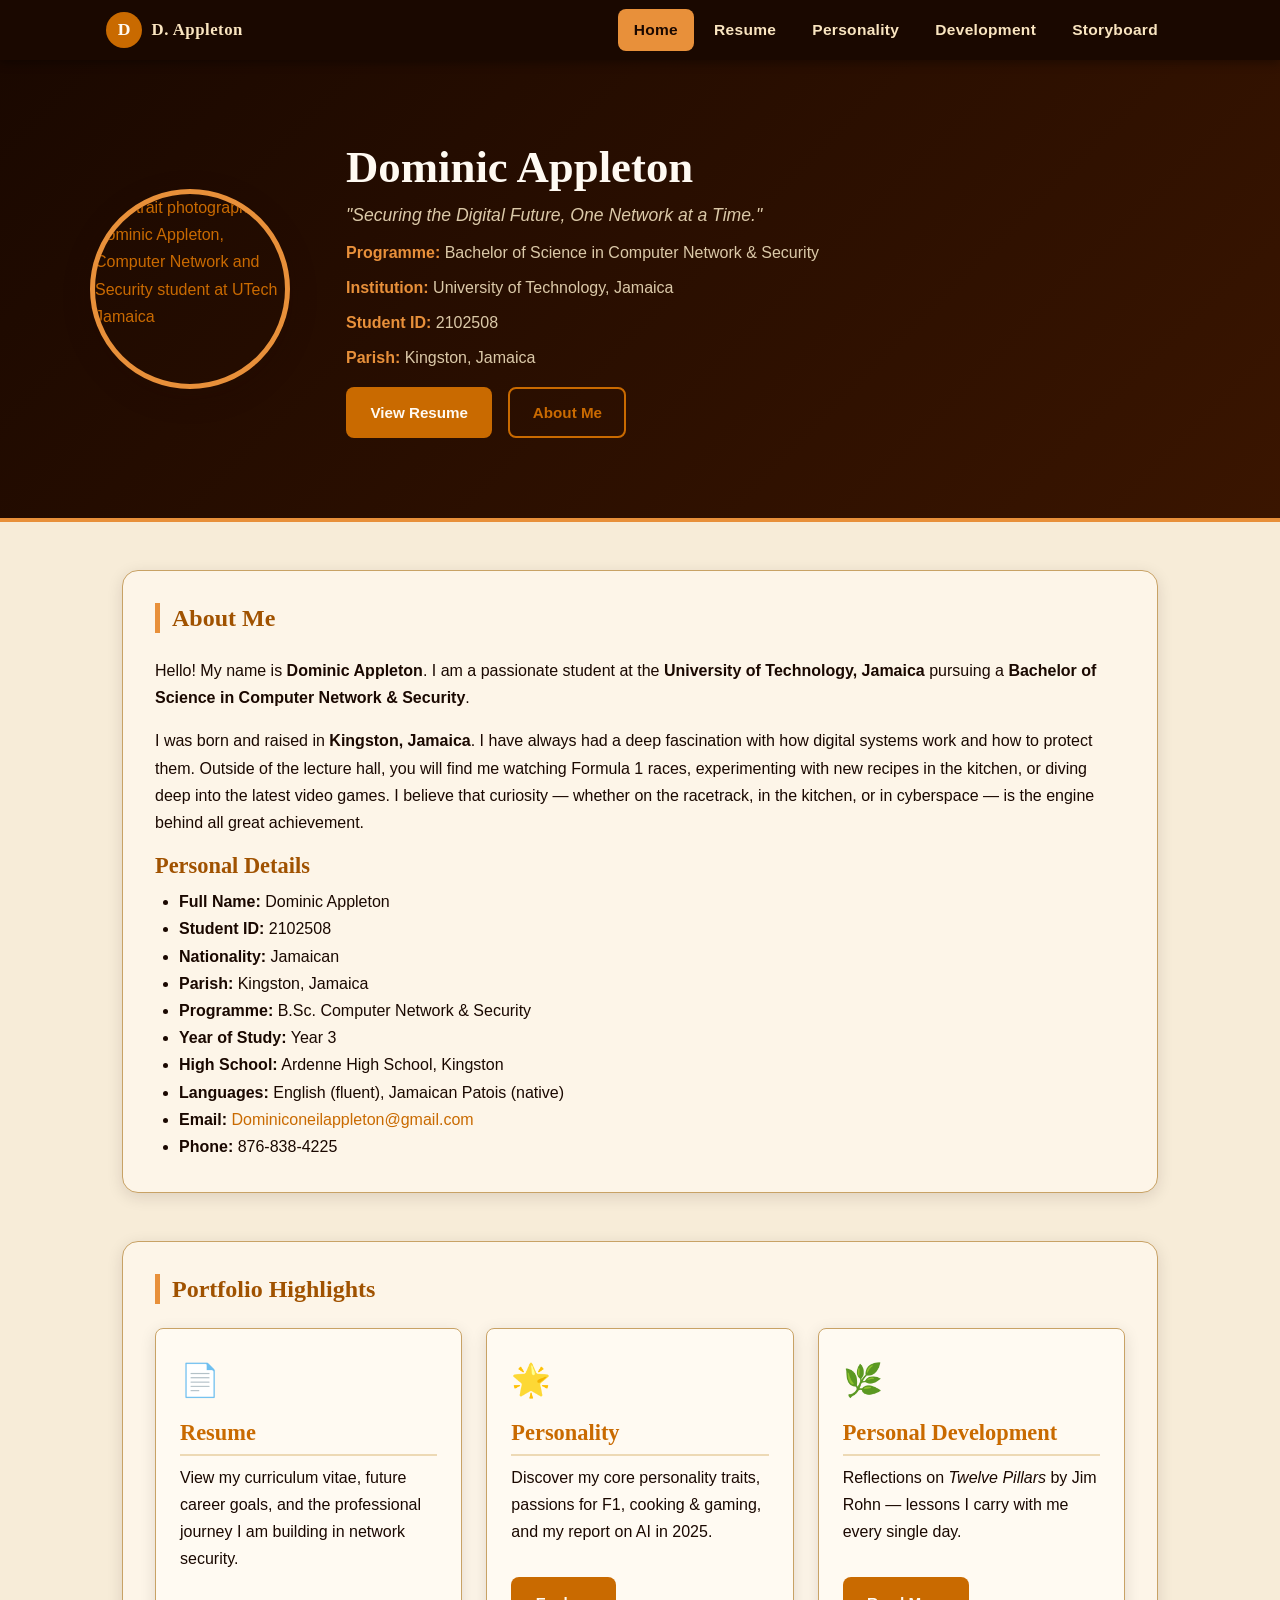
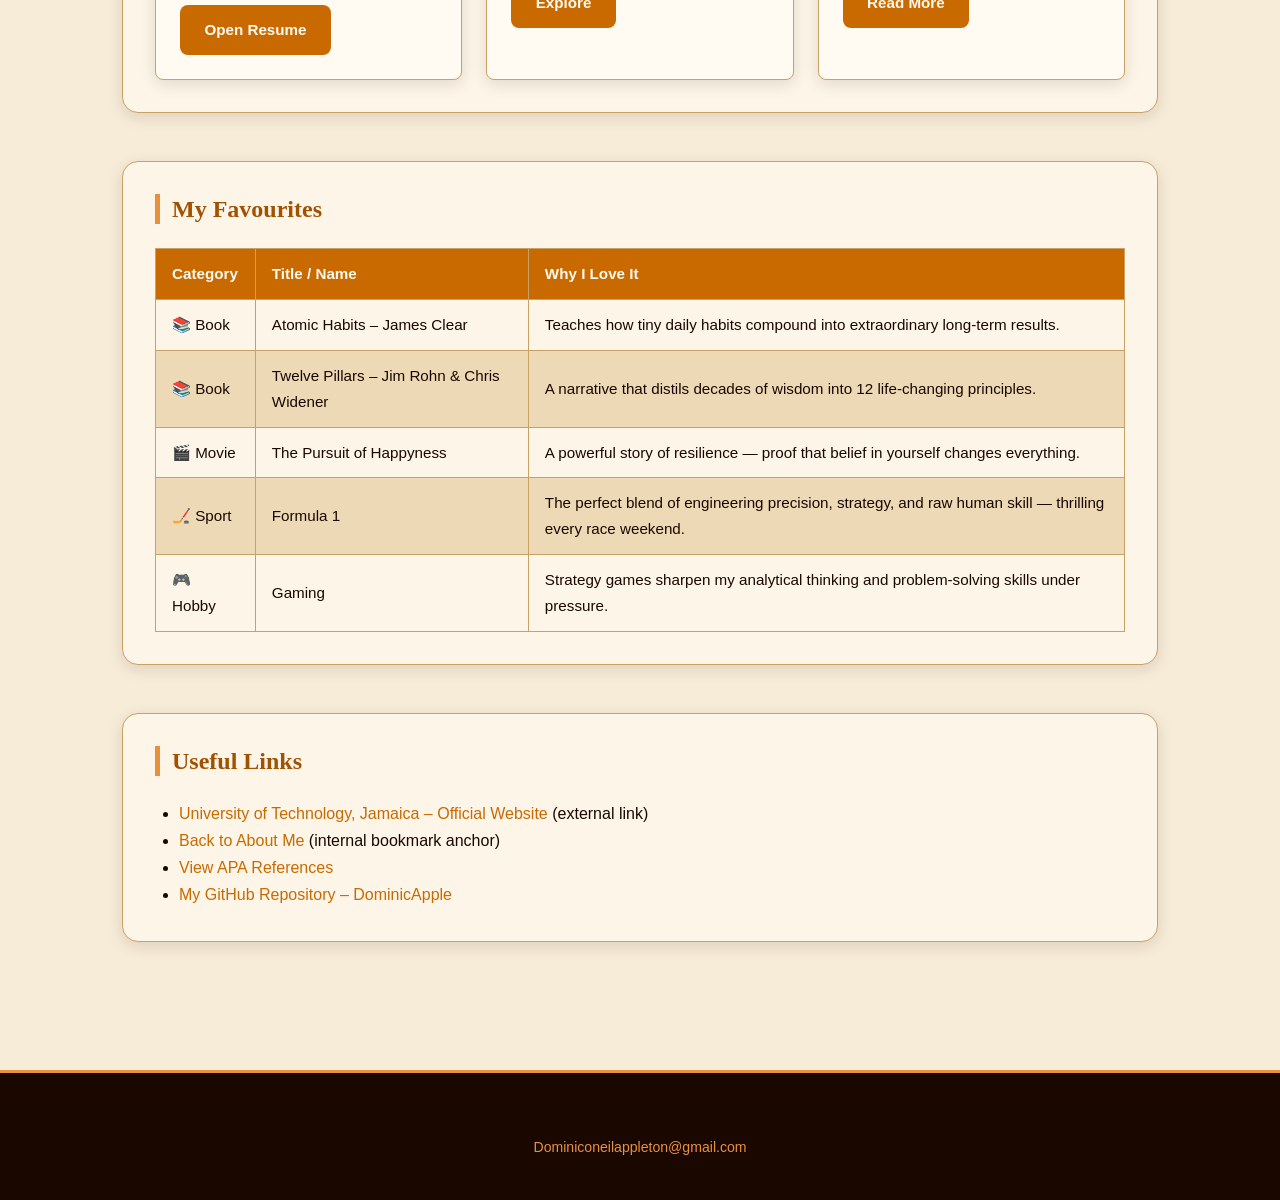
==== 2102508_IA1_S2AY26/Codes/index.html @ 962fe720 "Initial commit – CIT2011 IA1 portfolio (Dominic Appleton) All five pages: index, resume, personality" ====
<!DOCTYPE html>
<html lang="en">
<head>
  <meta charset="UTF-8" />
  <meta name="viewport" content="width=device-width, initial-scale=1.0" />
  <meta name="description" content="Portfolio of Dominic Appleton – CIT2011 Individual Assignment #1" />
  <title>Dominic Appleton | Portfolio</title>
  <link rel="stylesheet" href="../style.css" />
</head>
<body>

  <!-- ── Navigation ──────────────────────────────────────── -->
  <nav id="main-nav" aria-label="Main Navigation">
    <div class="nav-inner">
      <a href="index.html" class="nav-logo">
        <div class="logo-icon">D</div>
        <span class="logo-text">D. Appleton</span>
      </a>
      <ul class="nav-links">
        <li><a href="index.html" class="active">Home</a></li>
        <li><a href="resume.html">Resume</a></li>
        <li><a href="personality.html">Personality</a></li>
        <li><a href="development.html">Development</a></li>
        <li><a href="storyboard.html">Storyboard</a></li>
      </ul>
    </div>
  </nav>

  <!-- ── Hero ────────────────────────────────────────────── -->
  <header id="hero">
    <div class="hero-inner">
      <div class="hero-image-wrap">
        <!-- Profile image links to local mail client (mailto) -->
        <a href="mailto:Dominiconeilappleton@gmail.com" title="Send Dominic an email">
          <img
            src="../Assets/profile.jpg"
            alt="Portrait photograph of Dominic Appleton, Computer Network and Security student at UTech Jamaica"
            class="profile-img"
          />
        </a>
      </div>
      <div class="hero-text fade-in">
        <h1>Dominic Appleton</h1>
        <p class="hero-tagline">"Securing the Digital Future, One Network at a Time."</p>
        <p><strong>Programme:</strong> Bachelor of Science in Computer Network &amp; Security</p>
        <p><strong>Institution:</strong> University of Technology, Jamaica</p>
        <p><strong>Student ID:</strong> 2102508</p>
        <p><strong>Parish:</strong> Kingston, Jamaica</p>
        <div class="flex-gap mt-2">
          <a href="resume.html" class="btn">View Resume</a>
          <a href="#about" class="btn btn-outline">About Me</a>
        </div>
      </div>
    </div>
  </header>

  <!-- ── Main Content ─────────────────────────────────────── -->
  <main class="page-wrapper">

    <!-- About / Demographic Section -->
    <section id="about" aria-labelledby="about-heading">
      <h2 class="section-title" id="about-heading">About Me</h2>
      <p>
        Hello! My name is <strong>Dominic Appleton</strong>. I am a passionate student
        at the <strong>University of Technology, Jamaica</strong> pursuing a
        <strong>Bachelor of Science in Computer Network &amp; Security</strong>.
      </p>
      <p>
        I was born and raised in <strong>Kingston, Jamaica</strong>. I have always had a
        deep fascination with how digital systems work and how to protect them. Outside
        of the lecture hall, you will find me watching Formula 1 races, experimenting
        with new recipes in the kitchen, or diving deep into the latest video games. I
        believe that curiosity — whether on the racetrack, in the kitchen, or in
        cyberspace — is the engine behind all great achievement.
      </p>

      <!-- Demographic Details -->
      <article id="demographics">
        <h3>Personal Details</h3>
        <ul>
          <li><strong>Full Name:</strong> Dominic Appleton</li>
          <li><strong>Student ID:</strong> 2102508</li>
          <li><strong>Nationality:</strong> Jamaican</li>
          <li><strong>Parish:</strong> Kingston, Jamaica</li>
          <li><strong>Programme:</strong> B.Sc. Computer Network &amp; Security</li>
          <li><strong>Year of Study:</strong> Year 3</li>
          <li><strong>High School:</strong> Ardenne High School, Kingston</li>
          <li><strong>Languages:</strong> English (fluent), Jamaican Patois (native)</li>
          <li><strong>Email:</strong> <a href="mailto:Dominiconeilappleton@gmail.com">Dominiconeilappleton@gmail.com</a></li>
          <li><strong>Phone:</strong> 876-838-4225</li>
        </ul>
      </article>
    </section>

    <!-- Highlights / Quick Links -->
    <section aria-labelledby="highlights-heading">
      <h2 class="section-title" id="highlights-heading">Portfolio Highlights</h2>
      <div class="card-grid">

        <div class="card fade-in">
          <span class="card-icon" role="img" aria-label="Resume">&#128196;</span>
          <h3>Resume</h3>
          <p>View my curriculum vitae, future career goals, and the professional journey I am building in network security.</p>
          <a href="resume.html" class="btn mt-2">Open Resume</a>
        </div>

        <div class="card fade-in">
          <span class="card-icon" role="img" aria-label="Personality">&#127775;</span>
          <h3>Personality</h3>
          <p>Discover my core personality traits, passions for F1, cooking &amp; gaming, and my report on AI in 2025.</p>
          <a href="personality.html" class="btn mt-2">Explore</a>
        </div>

        <div class="card fade-in">
          <span class="card-icon" role="img" aria-label="Growth">&#127807;</span>
          <h3>Personal Development</h3>
          <p>Reflections on <em>Twelve Pillars</em> by Jim Rohn — lessons I carry with me every single day.</p>
          <a href="development.html" class="btn mt-2">Read More</a>
        </div>

      </div>
    </section>

    <!-- Favourite Things Table -->
    <section aria-labelledby="favourites-heading">
      <h2 class="section-title" id="favourites-heading">My Favourites</h2>
      <table class="styled-table" aria-label="Table of favourite books, movies, and things">
        <thead>
          <tr>
            <th>Category</th>
            <th>Title / Name</th>
            <th>Why I Love It</th>
          </tr>
        </thead>
        <tbody>
          <tr>
            <td>&#128218; Book</td>
            <td>Atomic Habits – James Clear</td>
            <td>Teaches how tiny daily habits compound into extraordinary long-term results.</td>
          </tr>
          <tr>
            <td>&#128218; Book</td>
            <td>Twelve Pillars – Jim Rohn &amp; Chris Widener</td>
            <td>A narrative that distils decades of wisdom into 12 life-changing principles.</td>
          </tr>
          <tr>
            <td>&#127916; Movie</td>
            <td>The Pursuit of Happyness</td>
            <td>A powerful story of resilience — proof that belief in yourself changes everything.</td>
          </tr>
          <tr>
            <td>&#127954; Sport</td>
            <td>Formula 1</td>
            <td>The perfect blend of engineering precision, strategy, and raw human skill — thrilling every race weekend.</td>
          </tr>
          <tr>
            <td>&#127918; Hobby</td>
            <td>Gaming</td>
            <td>Strategy games sharpen my analytical thinking and problem-solving skills under pressure.</td>
          </tr>
        </tbody>
      </table>
    </section>

    <!-- External Link & Bookmark section -->
    <section aria-labelledby="links-heading">
      <h2 class="section-title" id="links-heading">Useful Links</h2>
      <ul>
        <li>
          <a href="https://www.utech.edu.jm" target="_blank" rel="noopener noreferrer">
            University of Technology, Jamaica – Official Website
          </a>
          (external link)
        </li>
        <li><a href="#about">Back to About Me</a> (internal bookmark anchor)</li>
        <li><a href="storyboard.html#references">View APA References</a></li>
        <li>
          <a href="https://github.com/DominicApple/Web-programming-IA" target="_blank" rel="noopener noreferrer">
            My GitHub Repository – DominicApple
          </a>
        </li>
      </ul>
    </section>

  </main>

  <!-- ── Footer ───────────────────────────────────────────── -->
  <footer>
    <p>
      &copy; 2026 <strong>Dominic Appleton</strong> &mdash; CIT2011 Individual Assignment #1
      &mdash; University of Technology, Jamaica
    </p>
    <p style="margin-top:0.4rem;">
      <a href="mailto:Dominiconeilappleton@gmail.com">Dominiconeilappleton@gmail.com</a>
    </p>
  </footer>

</body>
</html>
---- 2102508_IA1_S2AY26/style.css ----
/* ============================================================
   Portfolio Website – CIT2011 Individual Assignment #1
   Theme: Beige & Orange
   ============================================================ */

/* ── CSS Custom Properties (Variables) ─────────────────────── */
:root {
  --color-bg:           #F7ECD8;
  --color-bg-card:      #FDF5E8;
  --color-bg-dark:      #EDD9B5;
  --color-primary:      #C96A00;
  --color-primary-dark: #A05200;
  --color-secondary:    #E8903A;
  --color-accent:       #FF8C00;
  --color-text:         #1A0800;
  --color-text-muted:   #4A2800;
  --color-border:       #C8A265;
  --color-white:        #FFFAF2;
  --color-nav-bg:       #1A0800;
  --color-nav-text:     #FAE5C0;

  --font-heading: 'Georgia', 'Times New Roman', serif;
  --font-body:    'Segoe UI', Arial, Helvetica, sans-serif;
  --font-mono:    'Courier New', monospace;

  --radius:       8px;
  --radius-lg:    16px;
  --shadow:       0 4px 16px rgba(30, 10, 0, 0.12);
  --shadow-hover: 0 8px 28px rgba(30, 10, 0, 0.22);

  --max-width:    1100px;
  --gap:          1.5rem;
}

/* ── Reset & Base ───────────────────────────────────────────── */
*, *::before, *::after {
  box-sizing: border-box;
  margin: 0;
  padding: 0;
}

html {
  scroll-behavior: smooth;
  font-size: 16px;
}

body {
  background-color: var(--color-bg);
  color: var(--color-text);
  font-family: var(--font-body);
  line-height: 1.7;
  min-height: 100vh;
}

img {
  max-width: 100%;
  display: block;
}

a {
  color: var(--color-primary);
  text-decoration: none;
  transition: color 0.25s ease;
}

a:hover {
  color: var(--color-accent);
  text-decoration: underline;
}

a:focus {
  outline: 3px solid var(--color-secondary);
  outline-offset: 3px;
  border-radius: 3px;
}

ul, ol {
  padding-left: 1.5rem;
}

/* ── Typography ─────────────────────────────────────────────── */
h1, h2, h3, h4, h5, h6 {
  font-family: var(--font-heading);
  color: var(--color-primary-dark);
  line-height: 1.25;
  margin-bottom: 0.5rem;
}

h1 { font-size: clamp(1.8rem, 5vw, 2.8rem); }
h2 { font-size: clamp(1.4rem, 4vw, 2rem); }
h3 { font-size: clamp(1.1rem, 3vw, 1.4rem); }

p {
  margin-bottom: 1rem;
  color: var(--color-text);
}

/* ── Navigation ─────────────────────────────────────────────── */
#main-nav {
  background-color: var(--color-nav-bg);
  position: sticky;
  top: 0;
  z-index: 100;
  box-shadow: 0 2px 10px rgba(0,0,0,0.4);
}

.nav-inner {
  max-width: var(--max-width);
  margin: 0 auto;
  padding: 0 1rem;
  display: flex;
  align-items: center;
  justify-content: space-between;
  flex-wrap: wrap;
  gap: 0.5rem;
  min-height: 60px;
}

.nav-logo {
  display: flex;
  align-items: center;
  gap: 0.6rem;
  text-decoration: none;
}

.logo-icon {
  width: 36px;
  height: 36px;
  background: var(--color-primary);
  border-radius: 50%;
  display: flex;
  align-items: center;
  justify-content: center;
  font-family: var(--font-heading);
  font-size: 1.1rem;
  font-weight: bold;
  color: var(--color-white);
  flex-shrink: 0;
}

.logo-text {
  font-family: var(--font-heading);
  font-size: 1.05rem;
  color: var(--color-nav-text);
  font-weight: bold;
  letter-spacing: 0.03em;
}

.nav-links {
  list-style: none;
  display: flex;
  flex-wrap: wrap;
  gap: 0.25rem;
  padding: 0;
  margin: 0;
}

.nav-links li a {
  display: block;
  padding: 0.45rem 0.85rem;
  color: var(--color-nav-text);
  border-radius: var(--radius);
  font-size: 0.92rem;
  font-weight: 600;
  letter-spacing: 0.02em;
  transition: background 0.25s ease, color 0.25s ease;
  text-decoration: none;
}

.nav-links li a:hover {
  background-color: var(--color-primary);
  color: var(--color-white);
  text-decoration: none;
}

.nav-links li a.active {
  background-color: var(--color-secondary);
  color: var(--color-nav-bg);
}

/* ── Page Wrapper ───────────────────────────────────────────── */
.page-wrapper {
  max-width: var(--max-width);
  margin: 0 auto;
  padding: 2rem 1rem 4rem;
}

/* ── Hero Section ───────────────────────────────────────────── */
#hero {
  background: linear-gradient(135deg, var(--color-nav-bg) 0%, #3A1500 100%);
  color: var(--color-nav-text);
  padding: 3.5rem 1rem;
  border-bottom: 4px solid var(--color-secondary);
}

.hero-inner {
  max-width: var(--max-width);
  margin: 0 auto;
  display: flex;
  align-items: center;
  gap: 2.5rem;
  flex-wrap: wrap;
}

.hero-image-wrap {
  flex-shrink: 0;
}

.hero-image-wrap a {
  display: block;
}

.profile-img {
  width: 180px;
  height: 180px;
  border-radius: 50%;
  object-fit: cover;
  border: 5px solid var(--color-secondary);
  box-shadow: var(--shadow-hover);
  transition: transform 0.3s ease, box-shadow 0.3s ease;
}

.profile-img:hover {
  transform: scale(1.05);
  box-shadow: 0 0 0 8px rgba(232, 144, 58, 0.35);
}

.hero-text {
  flex: 1;
  min-width: 220px;
}

.hero-text h1 {
  color: var(--color-white);
  margin-bottom: 0.3rem;
}

.hero-tagline {
  color: var(--color-secondary);
  font-size: 1.1rem;
  font-style: italic;
  margin-bottom: 1rem;
}

.hero-text p {
  color: #DBC9A8;
  margin-bottom: 0.5rem;
}

.hero-text strong {
  color: var(--color-secondary);
}

/* ── Section ────────────────────────────────────────────────── */
section {
  margin-bottom: 3rem;
  padding: 2rem;
  background-color: var(--color-bg-card);
  border: 1px solid var(--color-border);
  border-radius: var(--radius-lg);
  box-shadow: var(--shadow);
}

.section-title {
  font-family: var(--font-heading);
  color: var(--color-primary-dark);
  font-size: 1.5rem;
  border-left: 5px solid var(--color-secondary);
  padding-left: 0.75rem;
  margin-bottom: 1.5rem;
}

/* ── Cards ──────────────────────────────────────────────────── */
.card-grid {
  display: grid;
  grid-template-columns: repeat(auto-fit, minmax(240px, 1fr));
  gap: var(--gap);
  margin-top: 1rem;
}

.card {
  background: var(--color-white);
  border: 1px solid var(--color-border);
  border-radius: var(--radius);
  padding: 1.5rem;
  box-shadow: var(--shadow);
  transition: transform 0.3s ease, box-shadow 0.3s ease;
}

.card:hover {
  transform: translateY(-5px);
  box-shadow: var(--shadow-hover);
}

.card h3 {
  color: var(--color-primary);
  margin-bottom: 0.5rem;
  border-bottom: 2px solid var(--color-bg-dark);
  padding-bottom: 0.4rem;
}

.card-icon {
  font-size: 2rem;
  margin-bottom: 0.75rem;
  display: block;
}

/* ── Buttons ────────────────────────────────────────────────── */
.btn {
  display: inline-block;
  padding: 0.65rem 1.4rem;
  background-color: var(--color-primary);
  color: var(--color-white);
  border-radius: var(--radius);
  font-weight: 700;
  font-size: 0.95rem;
  text-decoration: none;
  transition: background 0.25s ease, transform 0.2s ease, box-shadow 0.25s ease;
  border: 2px solid transparent;
  cursor: pointer;
}

.btn:hover {
  background-color: var(--color-primary-dark);
  transform: translateY(-2px);
  box-shadow: 0 6px 18px rgba(160, 82, 0, 0.35);
  text-decoration: none;
  color: var(--color-white);
}

.btn:focus {
  outline: 3px solid var(--color-secondary);
  outline-offset: 3px;
}

.btn-outline {
  background: transparent;
  border: 2px solid var(--color-primary);
  color: var(--color-primary);
}

.btn-outline:hover {
  background: var(--color-primary);
  color: var(--color-white);
}

/* ── Table ──────────────────────────────────────────────────── */
.styled-table {
  width: 100%;
  border-collapse: collapse;
  margin-top: 1rem;
  font-size: 0.95rem;
  overflow-x: auto;
  display: block;
}

.styled-table thead {
  background-color: var(--color-primary);
  color: var(--color-white);
}

.styled-table th,
.styled-table td {
  padding: 0.75rem 1rem;
  border: 1px solid var(--color-border);
  text-align: left;
}

.styled-table tbody tr {
  background-color: var(--color-bg-card);
  transition: background 0.2s ease;
}

.styled-table tbody tr:nth-child(even) {
  background-color: var(--color-bg-dark);
}

.styled-table tbody tr:hover {
  background-color: #F0D8A0;
}

/* ── Badge / Tag ─────────────────────────────────────────────── */
.badge {
  display: inline-block;
  background: var(--color-secondary);
  color: var(--color-nav-bg);
  font-size: 0.78rem;
  font-weight: 700;
  padding: 0.2rem 0.6rem;
  border-radius: 20px;
  margin: 0.2rem 0.2rem 0.2rem 0;
}

/* ── Quote Block ─────────────────────────────────────────────── */
blockquote {
  border-left: 5px solid var(--color-secondary);
  padding: 1rem 1.5rem;
  margin: 1.5rem 0;
  background: var(--color-bg-dark);
  border-radius: 0 var(--radius) var(--radius) 0;
  font-style: italic;
  color: var(--color-text-muted);
}

blockquote cite {
  display: block;
  margin-top: 0.5rem;
  font-style: normal;
  font-weight: 700;
  color: var(--color-primary);
}

/* ── Resume Specific ─────────────────────────────────────────── */
.resume-header {
  text-align: center;
  padding-bottom: 1.5rem;
  border-bottom: 3px solid var(--color-secondary);
  margin-bottom: 2rem;
}

.resume-header h1 {
  font-size: 2rem;
  color: var(--color-primary-dark);
}

.resume-header p {
  color: var(--color-text-muted);
  font-size: 0.95rem;
}

.resume-section {
  margin-bottom: 2rem;
}

.resume-section h3 {
  background: var(--color-primary);
  color: var(--color-white);
  padding: 0.4rem 0.8rem;
  border-radius: var(--radius);
  margin-bottom: 1rem;
  font-size: 1rem;
  letter-spacing: 0.05em;
  text-transform: uppercase;
}

.resume-item {
  padding: 0.75rem 0;
  border-bottom: 1px dashed var(--color-border);
  display: flex;
  justify-content: space-between;
  align-items: flex-start;
  flex-wrap: wrap;
  gap: 0.5rem;
}

.resume-item:last-child {
  border-bottom: none;
}

.resume-item-title {
  font-weight: 700;
  color: var(--color-text);
}

.resume-item-sub {
  color: var(--color-text-muted);
  font-size: 0.9rem;
}

.resume-item-date {
  color: var(--color-primary);
  font-weight: 600;
  font-size: 0.88rem;
  white-space: nowrap;
}

/* ── Chapter Summary ─────────────────────────────────────────── */
.chapter-block {
  background: var(--color-white);
  border-left: 5px solid var(--color-primary);
  border-radius: 0 var(--radius) var(--radius) 0;
  padding: 1.5rem;
  margin-bottom: 1.5rem;
  box-shadow: var(--shadow);
  transition: border-color 0.3s ease;
}

.chapter-block:hover {
  border-color: var(--color-accent);
}

.chapter-number {
  font-family: var(--font-heading);
  color: var(--color-secondary);
  font-size: 0.85rem;
  text-transform: uppercase;
  letter-spacing: 0.1em;
  margin-bottom: 0.25rem;
}

/* ── Storyboard ─────────────────────────────────────────────── */
.color-palette {
  display: flex;
  flex-wrap: wrap;
  gap: 1rem;
  margin-top: 1rem;
}

.color-swatch {
  width: 100px;
  border-radius: var(--radius);
  overflow: hidden;
  box-shadow: var(--shadow);
  text-align: center;
}

.swatch-box {
  height: 70px;
  width: 100%;
}

.swatch-info {
  background: var(--color-white);
  padding: 0.4rem;
  font-size: 0.75rem;
  color: var(--color-text);
  font-family: var(--font-mono);
}

/* ── Footer ─────────────────────────────────────────────────── */
footer {
  background-color: var(--color-nav-bg);
  color: var(--color-nav-text);
  text-align: center;
  padding: 1.5rem 1rem;
  font-size: 0.88rem;
  border-top: 3px solid var(--color-secondary);
}

footer a {
  color: var(--color-secondary);
}

footer a:hover {
  color: var(--color-accent);
}

/* ── Animations ─────────────────────────────────────────────── */
@keyframes fadeInUp {
  from {
    opacity: 0;
    transform: translateY(24px);
  }
  to {
    opacity: 1;
    transform: translateY(0);
  }
}

.fade-in {
  animation: fadeInUp 0.6s ease forwards;
}

@keyframes pulse-border {
  0%, 100% { border-color: var(--color-secondary); }
  50%       { border-color: var(--color-accent); }
}

/* ── Utility ─────────────────────────────────────────────────── */
.text-center { text-align: center; }
.mt-1 { margin-top: 0.5rem; }
.mt-2 { margin-top: 1rem; }
.mt-3 { margin-top: 1.5rem; }
.mb-2 { margin-bottom: 1rem; }
.flex-gap { display: flex; gap: 1rem; flex-wrap: wrap; }

/* ── Responsive – Mobile first (≥ 600px) ───────────────────── */
@media (min-width: 600px) {
  .hero-inner {
    flex-wrap: nowrap;
  }

  .profile-img {
    width: 160px;
    height: 160px;
  }

  .card-grid {
    grid-template-columns: repeat(2, 1fr);
  }

  .nav-links li a {
    padding: 0.5rem 1rem;
  }
}

/* ── Responsive – Desktop (≥ 950px) ────────────────────────── */
@media (min-width: 950px) {
  .profile-img {
    width: 200px;
    height: 200px;
  }

  .card-grid {
    grid-template-columns: repeat(3, 1fr);
  }

  .hero-inner {
    gap: 3.5rem;
  }

  #hero {
    padding: 5rem 2rem;
  }

  .page-wrapper {
    padding: 3rem 2rem 5rem;
  }

  .nav-links li a {
    font-size: 0.97rem;
  }
}
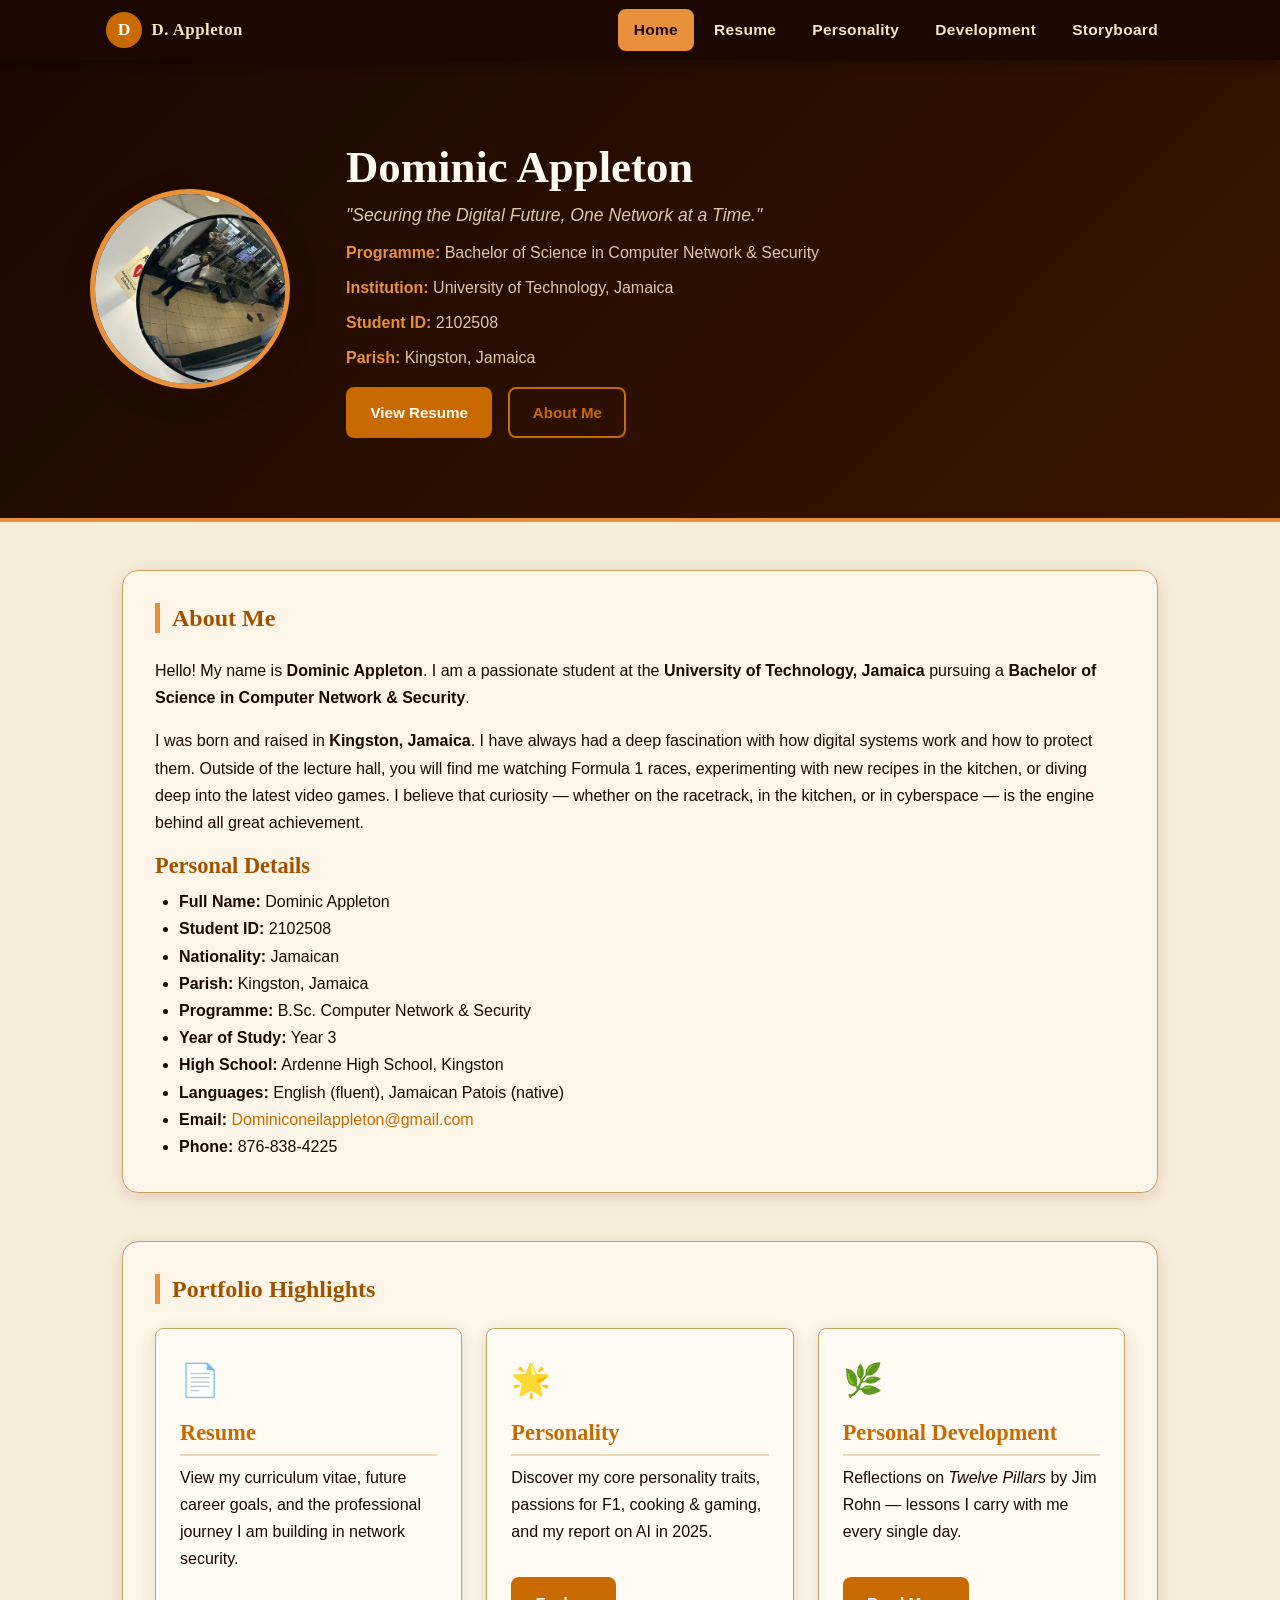
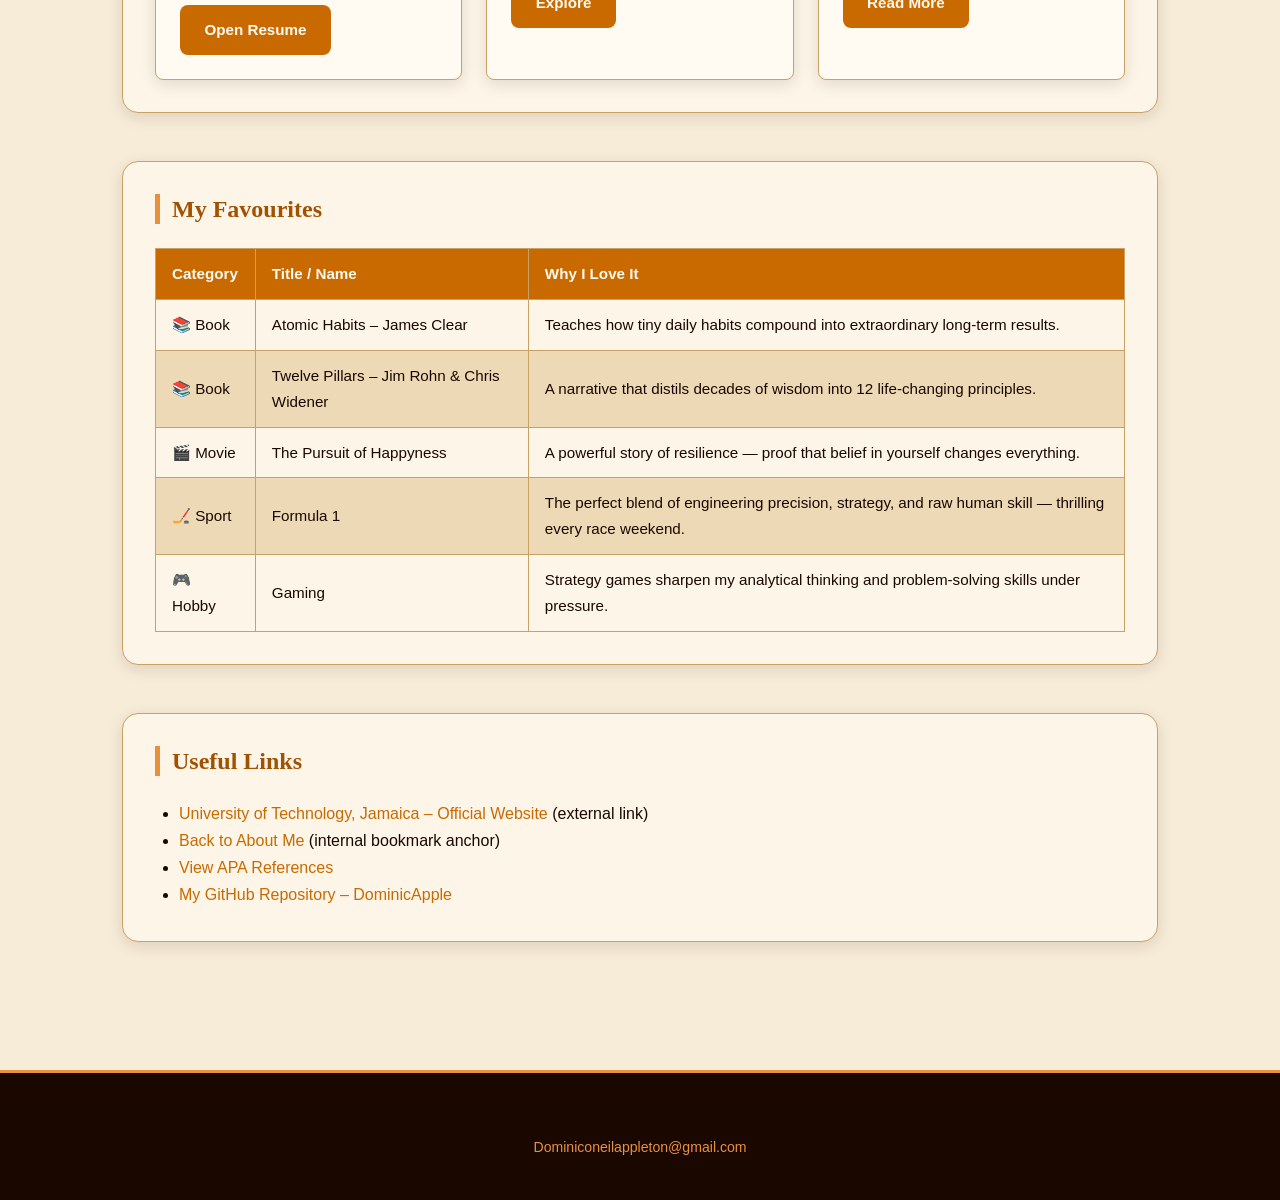
==== commit fc7091ad: "Add student info comment header to all pages" ====
--- a/2102508_IA1_S2AY26/Codes/index.html
+++ b/2102508_IA1_S2AY26/Codes/index.html
@@ -1,4 +1,11 @@
 <!DOCTYPE html>
+<!--
+  Student Name  : Dominic Appleton
+  Student ID    : 2102508
+  Course        : Web Programming
+  Assignment    : IA Assignment 1
+  Live Site     : https://dominicapple.github.io/IA-1-Webp/2102508_IA1_S2AY26/Codes/index.html
+-->
 <html lang="en">
 <head>
   <meta charset="UTF-8" />
@@ -175,7 +182,7 @@
         <li><a href="#about">Back to About Me</a> (internal bookmark anchor)</li>
         <li><a href="storyboard.html#references">View APA References</a></li>
         <li>
-          <a href="https://github.com/DominicApple/Web-programming-IA" target="_blank" rel="noopener noreferrer">
+          <a href="https://github.com/DominicApple/IA-1-Webp" target="_blank" rel="noopener noreferrer">
             My GitHub Repository – DominicApple
           </a>
         </li>
